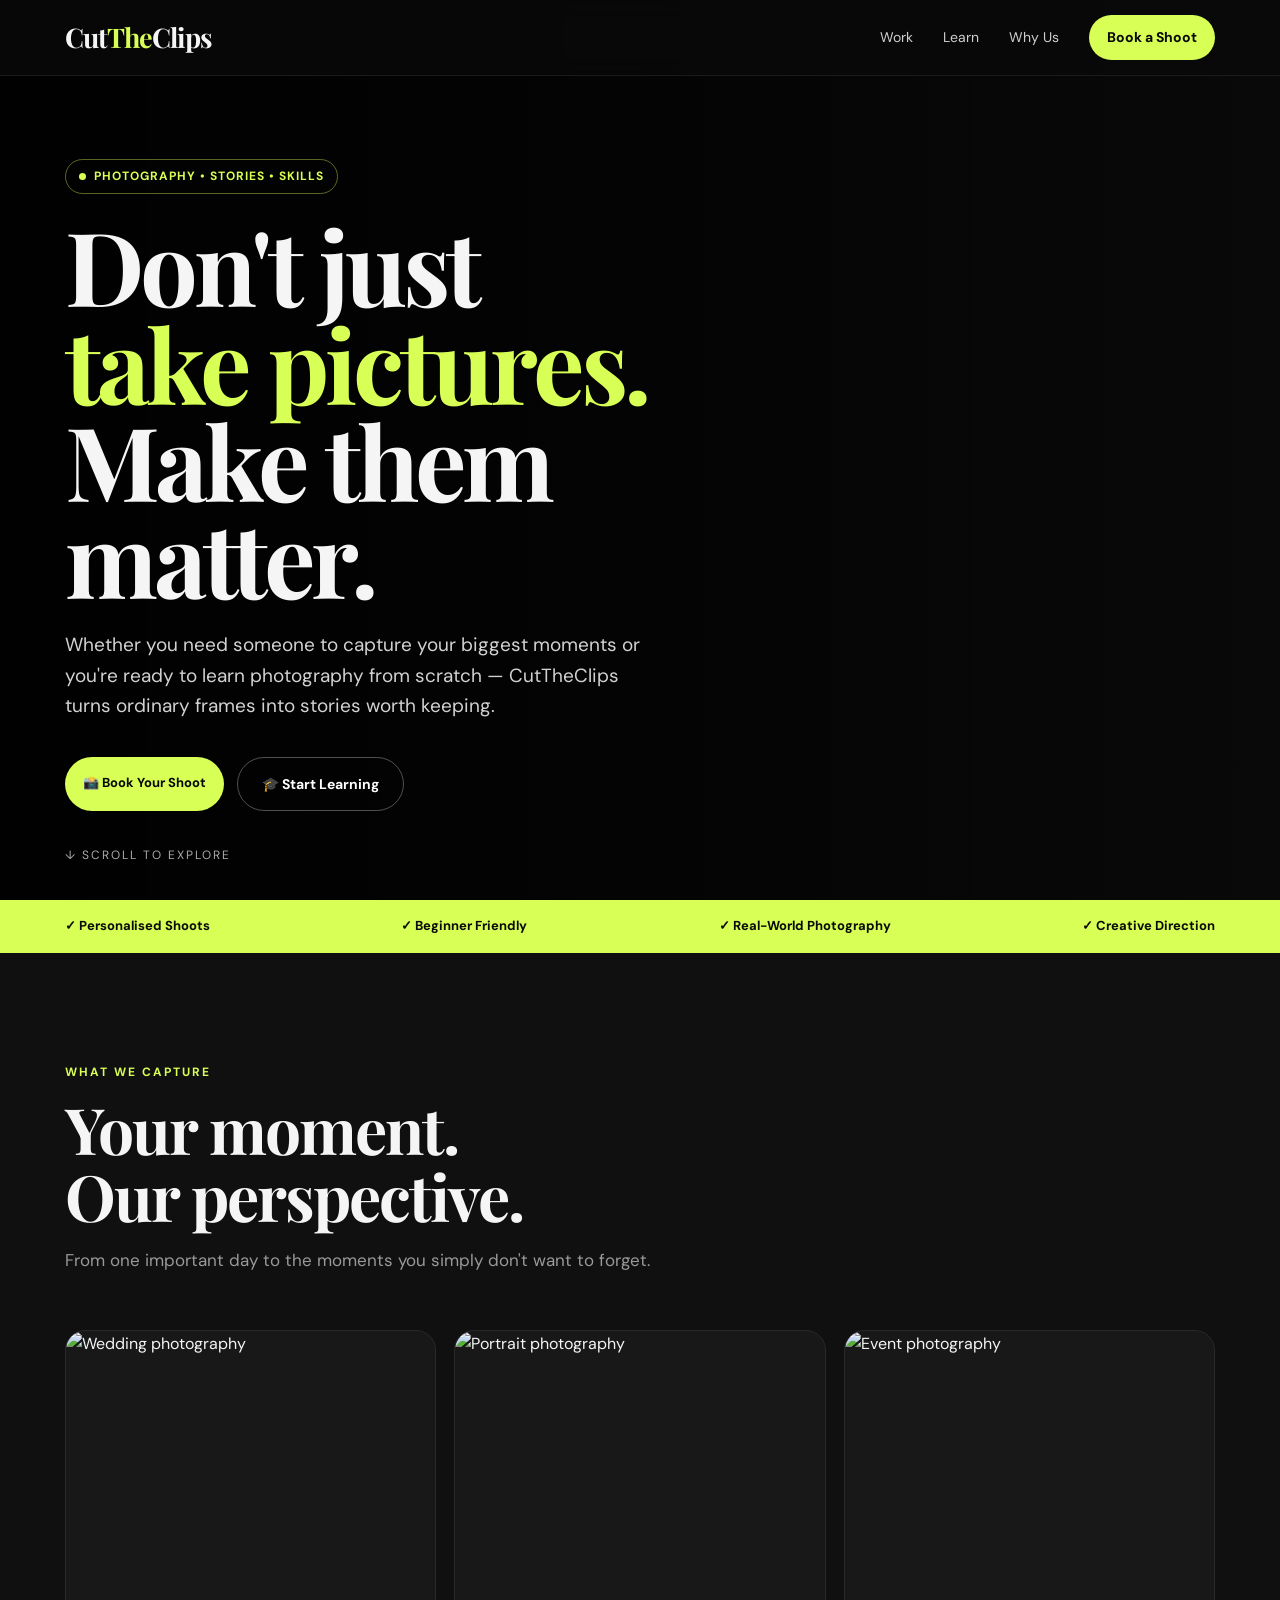
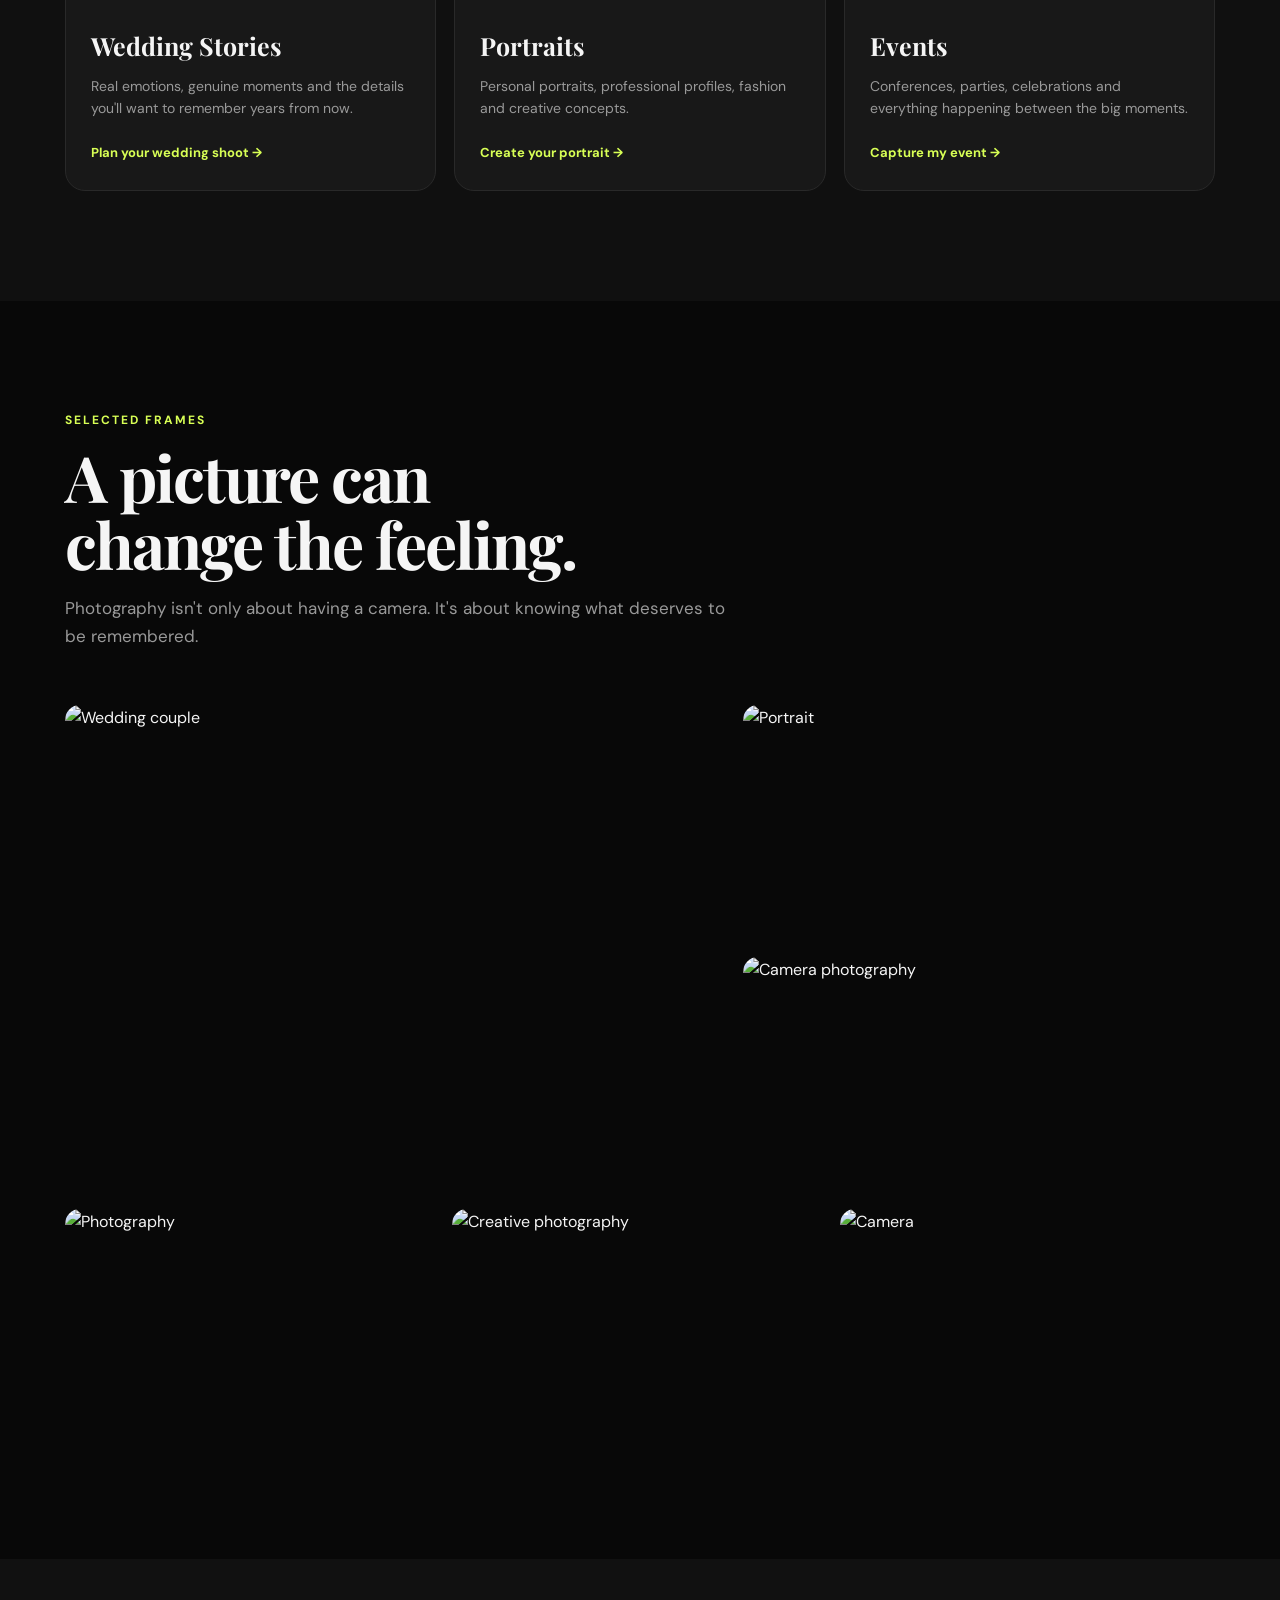
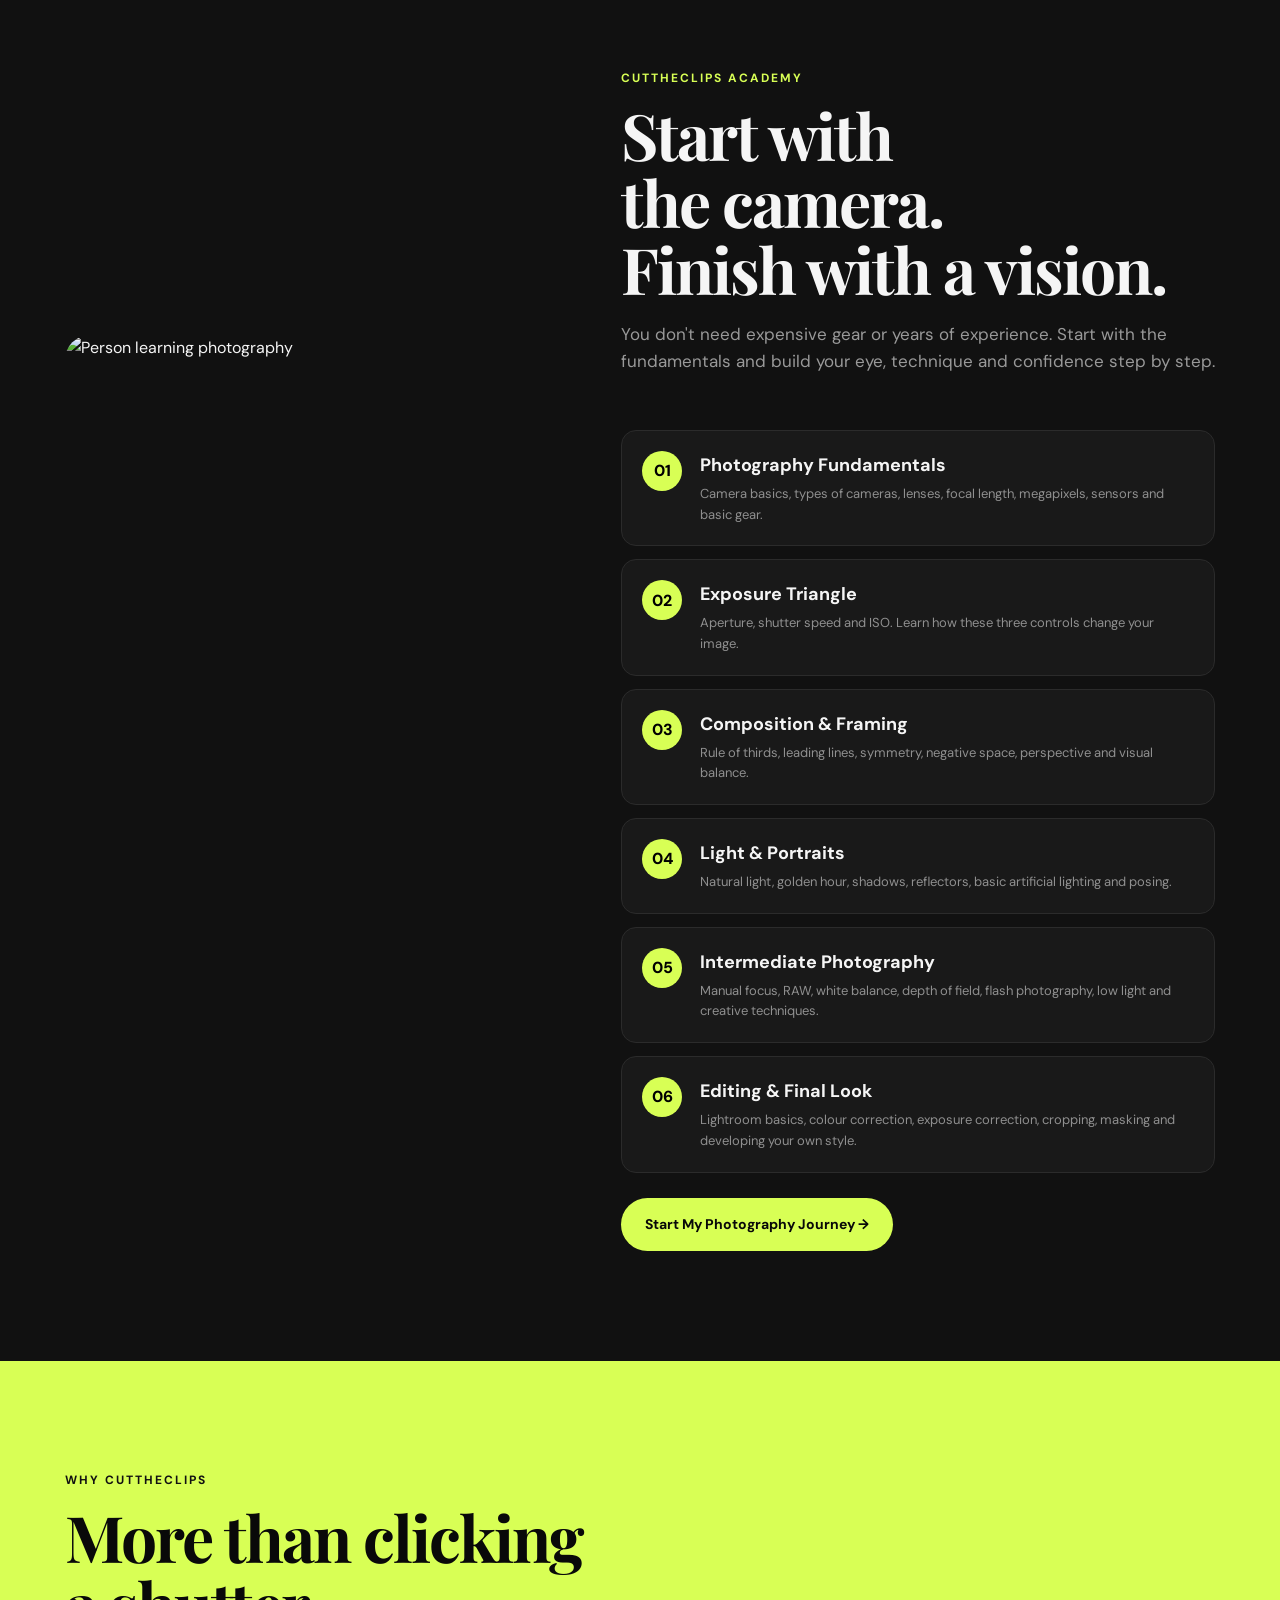
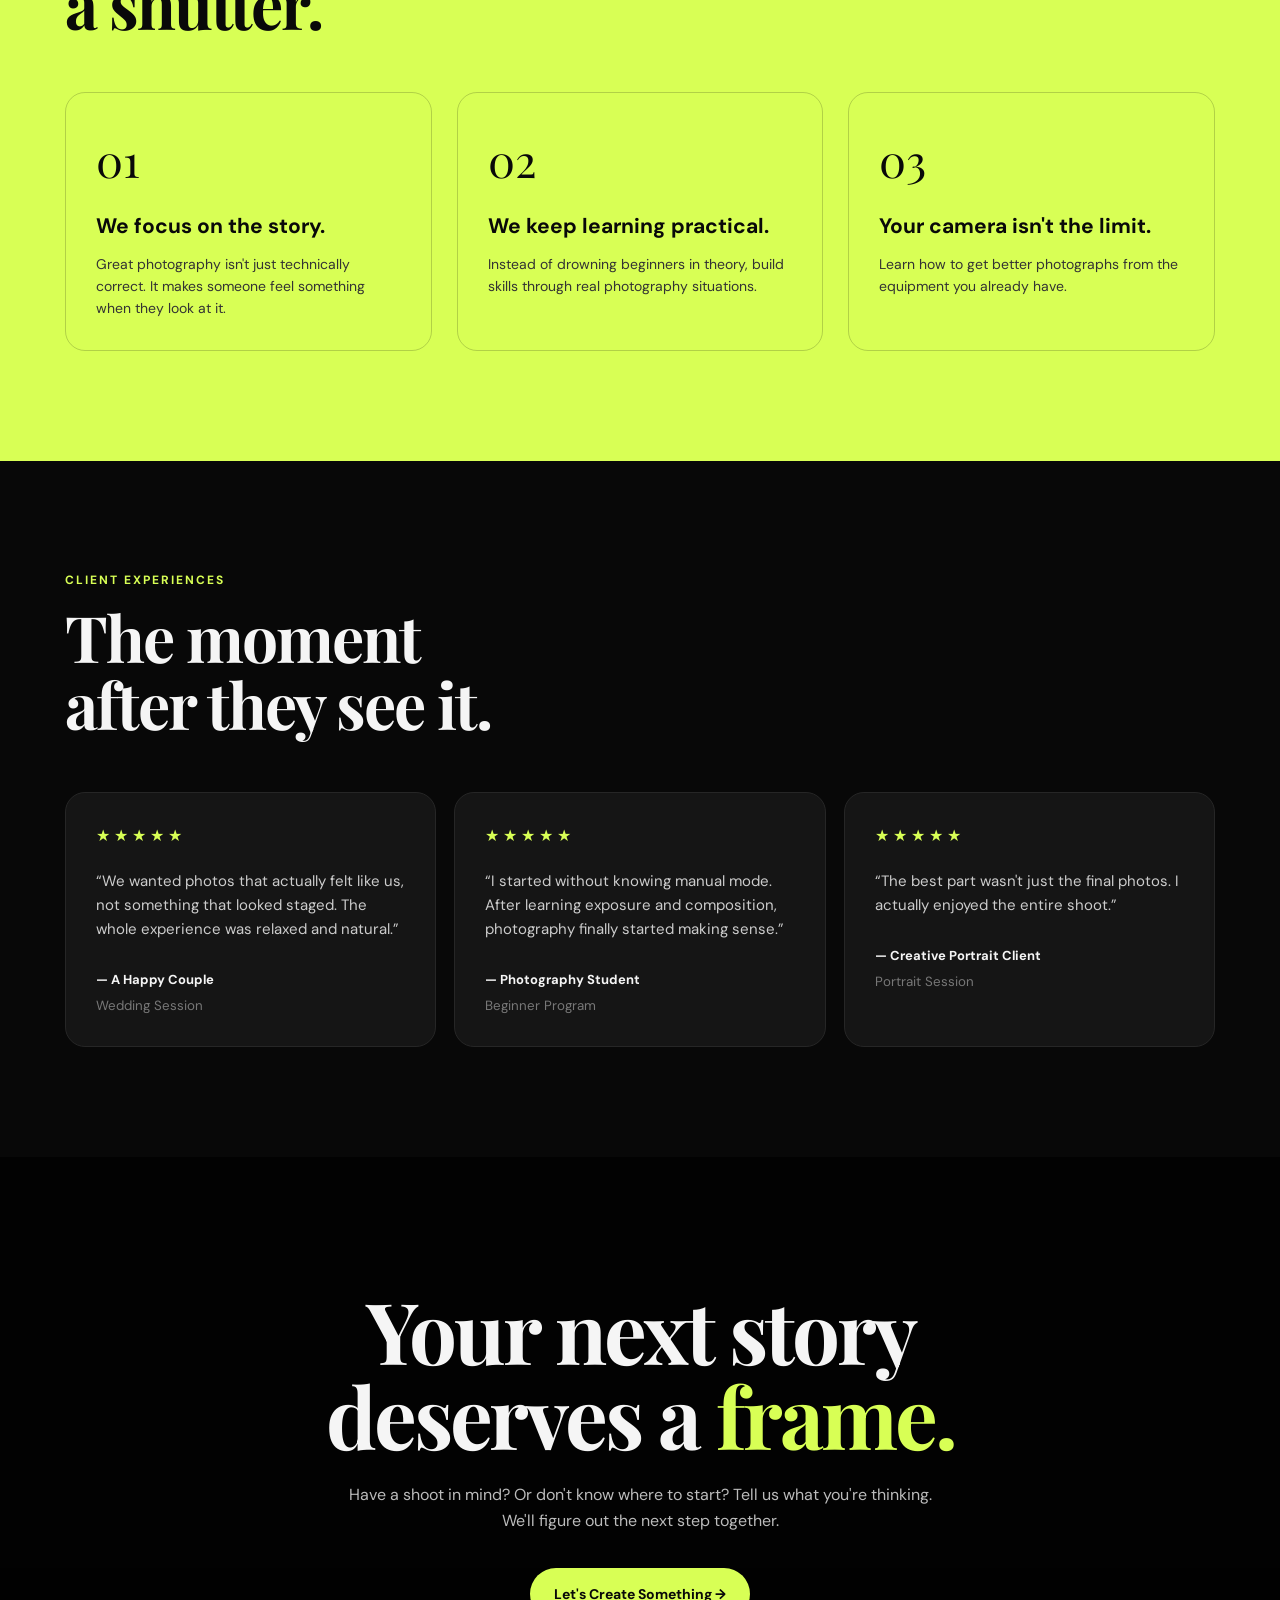
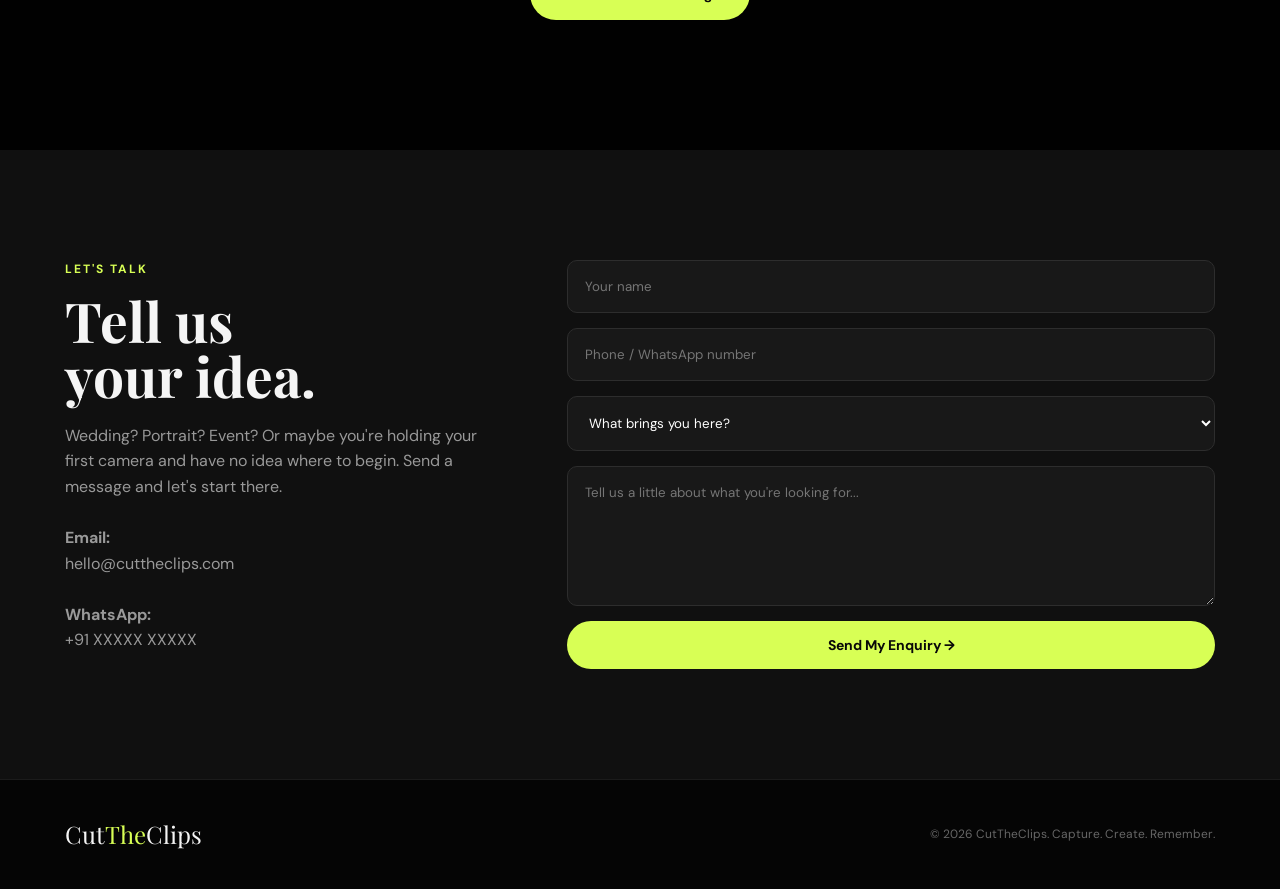
==== index.html @ 6bbd4637 "Add files via upload" ====
<!DOCTYPE html>
<html lang="en">
<head>
    <meta charset="UTF-8">
    <meta name="viewport" content="width=device-width, initial-scale=1.0">

    <title>CutTheClips | Capture. Create. Remember.</title>

    <meta name="description"
          content="CutTheClips — Photography services, creative shoots and photography learning from beginner to intermediate.">

    <!-- Google Fonts -->
    <link rel="preconnect" href="https://fonts.googleapis.com">
    <link rel="preconnect" href="https://fonts.gstatic.com" crossorigin>

    <link href="https://fonts.googleapis.com/css2?family=DM+Sans:wght@400;500;600;700&family=Playfair+Display:wght@500;600;700&display=swap"
          rel="stylesheet">

    <!-- CSS -->
    <link rel="stylesheet" href="style.css">
</head>

<body>

<!-- NAVIGATION -->

<nav>
    <div class="container nav-inner">

        <a href="#" class="logo">
            Cut<span>The</span>Clips
        </a>

        <div class="nav-links">
            <a href="#work">Work</a>
            <a href="#learn">Learn</a>
            <a href="#why">Why Us</a>
            <a href="#contact" class="nav-btn">Book a Shoot</a>
        </div>

    </div>
</nav>


<!-- HERO -->

<header class="hero">

    <div class="container">

        <div class="hero-content">

            <div class="eyebrow">
                Photography • Stories • Skills
            </div>

            <h1>
                Don't just<br>
                <span>take pictures.</span><br>
                Make them matter.
            </h1>

            <p class="hero-text">
                Whether you need someone to capture your biggest moments
                or you're ready to learn photography from scratch —
                CutTheClips turns ordinary frames into stories worth keeping.
            </p>

            <div class="hero-buttons">

                <a href="#contact" class="btn btn-primary book-btn">
                    📸 Book Your Shoot
                </a>

                <a href="#learn" class="btn btn-secondary">
                    🎓 Start Learning
                </a>

            </div>

        </div>

    </div>

    <div class="hero-bottom">
        <div class="container">
            <div class="scroll">
                ↓ Scroll to explore
            </div>
        </div>
    </div>

</header>


<!-- TRUST BAR -->

<div class="trust">

    <div class="container trust-inner">

        <div class="trust-item">
            ✓ Personalised Shoots
        </div>

        <div class="trust-item">
            ✓ Beginner Friendly
        </div>

        <div class="trust-item">
            ✓ Real-World Photography
        </div>

        <div class="trust-item">
            ✓ Creative Direction
        </div>

    </div>

</div>


<!-- SERVICES -->

<section class="services">

    <div class="container">

        <div class="section-heading">

            <div class="section-label">
                What we capture
            </div>

            <h2>
                Your moment.<br>
                Our perspective.
            </h2>

            <p>
                From one important day to the moments you simply
                don't want to forget.
            </p>

        </div>


        <div class="service-grid">

            <div class="service-card">

                <img
                    class="service-img"
                    src="https://images.unsplash.com/photo-1519741497674-611481863552?auto=format&fit=crop&w=1000&q=85"
                    alt="Wedding photography">

                <div class="service-body">

                    <h3>Wedding Stories</h3>

                    <p>
                        Real emotions, genuine moments and the details
                        you'll want to remember years from now.
                    </p>

                    <a href="#contact" class="service-link">
                        Plan your wedding shoot →
                    </a>

                </div>

            </div>


            <div class="service-card">

                <img
                    class="service-img"
                    src="https://images.unsplash.com/photo-1534528741775-53994a69daeb?auto=format&fit=crop&w=1000&q=85"
                    alt="Portrait photography">

                <div class="service-body">

                    <h3>Portraits</h3>

                    <p>
                        Personal portraits, professional profiles,
                        fashion and creative concepts.
                    </p>

                    <a href="#contact" class="service-link">
                        Create your portrait →
                    </a>

                </div>

            </div>


            <div class="service-card">

                <img
                    class="service-img"
                    src="https://images.unsplash.com/photo-1492684223066-81342ee5ff30?auto=format&fit=crop&w=1000&q=85"
                    alt="Event photography">

                <div class="service-body">

                    <h3>Events</h3>

                    <p>
                        Conferences, parties, celebrations and
                        everything happening between the big moments.
                    </p>

                    <a href="#contact" class="service-link">
                        Capture my event →
                    </a>

                </div>

            </div>

        </div>

    </div>

</section>


<!-- PORTFOLIO -->

<section class="portfolio" id="work">

    <div class="container">

        <div class="section-heading">

            <div class="section-label">
                Selected frames
            </div>

            <h2>
                A picture can<br>
                change the feeling.
            </h2>

            <p>
                Photography isn't only about having a camera.
                It's about knowing what deserves to be remembered.
            </p>

        </div>


        <div class="portfolio-grid">

            <div class="portfolio-item">

                <img
                    src="https://images.unsplash.com/photo-1511285560929-80b456fea0bc?auto=format&fit=crop&w=1400&q=90"
                    alt="Wedding couple">

                <div class="photo-overlay">
                    <span>Love Stories</span>
                </div>

            </div>


            <div class="portfolio-item">

                <img
                    src="https://images.unsplash.com/photo-1524250502761-1ac6f2e30d43?auto=format&fit=crop&w=1000&q=85"
                    alt="Portrait">

                <div class="photo-overlay">
                    <span>Portraits</span>
                </div>

            </div>


            <div class="portfolio-item">

                <img
                    src="https://images.unsplash.com/photo-1504150558240-0b4fd8946624?auto=format&fit=crop&w=1000&q=85"
                    alt="Camera photography">

                <div class="photo-overlay">
                    <span>Behind The Lens</span>
                </div>

            </div>


            <div class="portfolio-item">

                <img
                    src="https://images.unsplash.com/photo-1452780212940-6f5c0d14d848?auto=format&fit=crop&w=1000&q=85"
                    alt="Photography">

                <div class="photo-overlay">
                    <span>Street</span>
                </div>

            </div>


            <div class="portfolio-item">

                <img
                    src="https://images.unsplash.com/photo-1497366754035-f200968a6e72?auto=format&fit=crop&w=1000&q=85"
                    alt="Creative photography">

                <div class="photo-overlay">
                    <span>Creative</span>
                </div>

            </div>


            <div class="portfolio-item">

                <img
                    src="https://images.unsplash.com/photo-1542038784456-1ea8e935640e?auto=format&fit=crop&w=1000&q=85"
                    alt="Camera">

                <div class="photo-overlay">
                    <span>The Craft</span>
                </div>

            </div>

        </div>

    </div>

</section>


<!-- LEARNING -->

<section class="learn" id="learn">

    <div class="container">

        <div class="learning-layout">

            <div class="learn-image">

                <img
                    src="https://images.unsplash.com/photo-1452780212940-6f5c0d14d848?auto=format&fit=crop&w=1200&q=90"
                    alt="Person learning photography">

            </div>


            <div>

                <div class="section-heading">

                    <div class="section-label">
                        CutTheClips Academy
                    </div>

                    <h2>
                        Start with<br>
                        the camera.<br>
                        Finish with a vision.
                    </h2>

                    <p>
                        You don't need expensive gear or years of experience.
                        Start with the fundamentals and build your eye,
                        technique and confidence step by step.
                    </p>

                </div>


                <div class="course-path">

                    <div class="level">

                        <div class="number">01</div>

                        <div>
                            <h3>Photography Fundamentals</h3>

                            <p>
                                Camera basics, types of cameras,
                                lenses, focal length, megapixels,
                                sensors and basic gear.
                            </p>
                        </div>

                    </div>


                    <div class="level">

                        <div class="number">02</div>

                        <div>
                            <h3>Exposure Triangle</h3>

                            <p>
                                Aperture, shutter speed and ISO.
                                Learn how these three controls
                                change your image.
                            </p>
                        </div>

                    </div>


                    <div class="level">

                        <div class="number">03</div>

                        <div>
                            <h3>Composition & Framing</h3>

                            <p>
                                Rule of thirds, leading lines,
                                symmetry, negative space,
                                perspective and visual balance.
                            </p>
                        </div>

                    </div>


                    <div class="level">

                        <div class="number">04</div>

                        <div>
                            <h3>Light & Portraits</h3>

                            <p>
                                Natural light, golden hour,
                                shadows, reflectors, basic
                                artificial lighting and posing.
                            </p>
                        </div>

                    </div>


                    <div class="level">

                        <div class="number">05</div>

                        <div>
                            <h3>Intermediate Photography</h3>

                            <p>
                                Manual focus, RAW, white balance,
                                depth of field, flash photography,
                                low light and creative techniques.
                            </p>
                        </div>

                    </div>


                    <div class="level">

                        <div class="number">06</div>

                        <div>
                            <h3>Editing & Final Look</h3>

                            <p>
                                Lightroom basics, colour correction,
                                exposure correction, cropping,
                                masking and developing your own style.
                            </p>
                        </div>

                    </div>

                </div>

                <br>

                <a href="#contact" class="btn btn-primary">
                    Start My Photography Journey →
                </a>

            </div>

        </div>

    </div>

</section>


<!-- WHY CUTTHECLIPS -->

<section class="why" id="why">

    <div class="container">

        <div class="section-heading">

            <div class="section-label">
                Why CutTheClips
            </div>

            <h2>
                More than clicking<br>
                a shutter.
            </h2>

        </div>


        <div class="why-grid">

            <div class="why-card">

                <div class="why-number">01</div>

                <h3>We focus on the story.</h3>

                <p>
                    Great photography isn't just technically correct.
                    It makes someone feel something when they look at it.
                </p>

            </div>


            <div class="why-card">

                <div class="why-number">02</div>

                <h3>We keep learning practical.</h3>

                <p>
                    Instead of drowning beginners in theory,
                    build skills through real photography situations.
                </p>

            </div>


            <div class="why-card">

                <div class="why-number">03</div>

                <h3>Your camera isn't the limit.</h3>

                <p>
                    Learn how to get better photographs from the
                    equipment you already have.
                </p>

            </div>

        </div>

    </div>

</section>


<!-- REVIEWS -->

<section class="reviews">

    <div class="container">

        <div class="section-heading">

            <div class="section-label">
                Client experiences
            </div>

            <h2>
                The moment<br>
                after they see it.
            </h2>

        </div>


        <div class="review-grid">

            <div class="review">

                <div class="stars">★★★★★</div>

                <p>
                    “We wanted photos that actually felt like us,
                    not something that looked staged. The whole
                    experience was relaxed and natural.”
                </p>

                <strong>— A Happy Couple</strong>
                <small>Wedding Session</small>

            </div>


            <div class="review">

                <div class="stars">★★★★★</div>

                <p>
                    “I started without knowing manual mode.
                    After learning exposure and composition,
                    photography finally started making sense.”
                </p>

                <strong>— Photography Student</strong>
                <small>Beginner Program</small>

            </div>


            <div class="review">

                <div class="stars">★★★★★</div>

                <p>
                    “The best part wasn't just the final photos.
                    I actually enjoyed the entire shoot.”
                </p>

                <strong>— Creative Portrait Client</strong>
                <small>Portrait Session</small>

            </div>

        </div>

    </div>

</section>


<!-- CTA -->

<section class="cta">

    <div class="container">

        <h2>
            Your next story<br>
            deserves a <span>frame.</span>
        </h2>

        <p>
            Have a shoot in mind? Or don't know where to start?
            Tell us what you're thinking. We'll figure out the next step together.
        </p>

        <a href="#contact" class="btn btn-primary">
            Let's Create Something →
        </a>

    </div>

</section>


<!-- CONTACT -->

<section class="contact" id="contact">

    <div class="container">

        <div class="contact-grid">

            <div class="contact-info">

                <div class="section-label">
                    Let's talk
                </div>

                <h2>
                    Tell us<br>
                    your idea.
                </h2>

                <p>
                    Wedding? Portrait? Event?
                    Or maybe you're holding your first camera
                    and have no idea where to begin.

                    Send a message and let's start there.
                </p>

                <br>

                <p>
                    <strong>Email:</strong><br>
                    hello@cuttheclips.com
                </p>

                <br>

                <p>
                    <strong>WhatsApp:</strong><br>
                    +91 XXXXX XXXXX
                </p>

            </div>


            <!-- CONTACT FORM -->

            <form class="contact-form"
                  action="https://formsubmit.co/your@email.com"
                  method="POST">

                <input
                    type="hidden"
                    name="_subject"
                    value="New CutTheClips Website Enquiry">

                <input
                    type="hidden"
                    name="_captcha"
                    value="false">

                <input
                    type="text"
                    name="name"
                    placeholder="Your name"
                    required>

                <input
                    type="tel"
                    name="phone"
                    placeholder="Phone / WhatsApp number"
                    required>

                <select name="interest" required>

                    <option value="">
                        What brings you here?
                    </option>

                    <option value="Photography Booking">
                        I want to book a photographer
                    </option>

                    <option value="Photography Learning">
                        I want to learn photography
                    </option>

                    <option value="Event">
                        I need event photography
                    </option>

                    <option value="Wedding">
                        I need wedding photography
                    </option>

                    <option value="Portrait">
                        I need a portrait session
                    </option>

                    <option value="Other">
                        Something else
                    </option>

                </select>


                <textarea
                    name="message"
                    placeholder="Tell us a little about what you're looking for..."
                    required></textarea>


                <button
                    type="submit"
                    class="btn btn-primary submit-btn">

                    Send My Enquiry →

                </button>

            </form>

        </div>

    </div>

</section>


<!-- FOOTER -->

<footer>

    <div class="container footer-inner">

        <div class="footer-logo">
            Cut<span>The</span>Clips
        </div>

        <p>
            © 2026 CutTheClips. Capture. Create. Remember.
        </p>

    </div>

</footer>

</body>
</html>
---- style.css ----
/* =========================
   GLOBAL
========================= */

* {
    margin: 0;
    padding: 0;
    box-sizing: border-box;
}

html {
    scroll-behavior: smooth;
}

body {
    font-family: "DM Sans", sans-serif;
    background: #0b0b0b;
    color: #f5f5f5;
    line-height: 1.6;
}

img {
    width: 100%;
    display: block;
}

a {
    text-decoration: none;
    color: inherit;
}

.container {
    width: min(1150px, 92%);
    margin: auto;
}


/* =========================
   NAVIGATION
========================= */

nav {
    position: fixed;
    top: 0;
    left: 0;
    width: 100%;
    z-index: 1000;

    background: rgba(10, 10, 10, 0.72);
    backdrop-filter: blur(15px);

    border-bottom: 1px solid rgba(255,255,255,0.08);
}

.nav-inner {
    height: 75px;

    display: flex;
    align-items: center;
    justify-content: space-between;
}

.logo {
    font-family: "Playfair Display", serif;
    font-size: 27px;
    font-weight: 700;
    letter-spacing: -1px;
}

.logo span {
    color: #d8ff55;
}

.nav-links {
    display: flex;
    gap: 30px;
    align-items: center;
}

.nav-links a {
    font-size: 14px;
    color: #cfcfcf;
    transition: 0.3s;
}

.nav-links a:hover {
    color: white;
}

.nav-btn {
    padding: 11px 18px;
    background: #d8ff55;
    color: #080808 !important;
    border-radius: 30px;
    font-weight: 700;
}


/* =========================
   HERO
========================= */

.hero {
    min-height: 100vh;

    display: flex;
    align-items: center;

    position: relative;

    background:
        linear-gradient(
            90deg,
            rgba(0,0,0,0.92) 0%,
            rgba(0,0,0,0.72) 40%,
            rgba(0,0,0,0.2) 100%
        ),
        url("https://images.unsplash.com/photo-1516035069371-29a1b244cc32?auto=format&fit=crop&w=2000&q=90");

    background-size: cover;
    background-position: center;
}

.hero-content {
    max-width: 720px;
    padding-top: 70px;
}

.eyebrow {
    display: inline-flex;
    align-items: center;
    gap: 8px;

    padding: 7px 13px;
    margin-bottom: 22px;

    border: 1px solid rgba(216,255,85,0.4);
    border-radius: 30px;

    color: #d8ff55;
    font-size: 12px;
    font-weight: 700;
    letter-spacing: 1px;
    text-transform: uppercase;
}

.eyebrow::before {
    content: "";
    width: 7px;
    height: 7px;
    background: #d8ff55;
    border-radius: 50%;
}

.hero h1 {
    font-family: "Playfair Display", serif;
    font-size: clamp(55px, 8vw, 105px);
    line-height: 0.95;
    letter-spacing: -4px;
    margin-bottom: 25px;
}

.hero h1 span {
    color: #d8ff55;
}

.hero-text {
    max-width: 580px;
    font-size: 19px;
    color: #d2d2d2;
    margin-bottom: 35px;
}

.hero-buttons {
    display: flex;
    gap: 13px;
    flex-wrap: wrap;
}

.btn {
    display: inline-flex;
    align-items: center;
    justify-content: center;

    padding: 15px 24px;

    border-radius: 40px;

    font-weight: 700;
    font-size: 14px;

    transition: 0.3s;
}

.btn-primary {
    background: #d8ff55;
    color: #080808;
}

.btn-primary:hover {
    transform: translateY(-3px);
    box-shadow: 0 12px 30px rgba(216,255,85,0.2);
}

.btn-secondary {
    border: 1px solid rgba(255,255,255,0.3);
    color: white;
}

.btn-secondary:hover {
    background: white;
    color: black;
}


/* BOOK BUTTON SMALLER */

.book-btn {
    padding: 10px 18px;
    font-size: 13px;
}


.hero-bottom {
    position: absolute;
    bottom: 35px;
    left: 0;
    width: 100%;
}

.scroll {
    color: #aaa;
    font-size: 12px;
    letter-spacing: 2px;
    text-transform: uppercase;
}


/* =========================
   TRUST
========================= */

.trust {
    background: #d8ff55;
    color: #0a0a0a;
    padding: 16px 0;
}

.trust-inner {
    display: flex;
    justify-content: space-between;
    gap: 20px;
    flex-wrap: wrap;
}

.trust-item {
    font-size: 13px;
    font-weight: 700;
}


/* =========================
   SECTIONS
========================= */

section {
    padding: 110px 0;
}

.section-heading {
    max-width: 680px;
    margin-bottom: 55px;
}

.section-label {
    color: #d8ff55;
    font-size: 12px;
    font-weight: 700;
    letter-spacing: 2px;
    text-transform: uppercase;
    margin-bottom: 13px;
}

.section-heading h2 {
    font-family: "Playfair Display", serif;
    font-size: clamp(38px, 5vw, 65px);
    line-height: 1.05;
    letter-spacing: -2px;
    margin-bottom: 18px;
}

.section-heading p {
    color: #999;
    font-size: 17px;
}


/* =========================
   SERVICES
========================= */

.services {
    background: #101010;
}

.service-grid {
    display: grid;
    grid-template-columns: repeat(3, 1fr);
    gap: 18px;
}

.service-card {
    background: #181818;
    border: 1px solid #292929;
    border-radius: 20px;
    overflow: hidden;
    transition: 0.3s;
}

.service-card:hover {
    transform: translateY(-7px);
    border-color: #444;
}

.service-img {
    height: 270px;
    object-fit: cover;
}

.service-body {
    padding: 25px;
}

.service-body h3 {
    font-family: "Playfair Display", serif;
    font-size: 25px;
    margin-bottom: 9px;
}

.service-body p {
    color: #999;
    font-size: 14px;
    margin-bottom: 20px;
}

.service-link {
    color: #d8ff55;
    font-size: 13px;
    font-weight: 700;
}


/* =========================
   PORTFOLIO
========================= */

.portfolio {
    background: #080808;
}

.portfolio-grid {
    display: grid;
    grid-template-columns: repeat(12, 1fr);
    grid-auto-rows: 240px;
    gap: 12px;
}

.portfolio-item {
    overflow: hidden;
    border-radius: 15px;
    position: relative;
}

.portfolio-item img {
    height: 100%;
    object-fit: cover;
    transition: 0.6s;
}

.portfolio-item:hover img {
    transform: scale(1.07);
}

.portfolio-item:nth-child(1) {
    grid-column: span 7;
    grid-row: span 2;
}

.portfolio-item:nth-child(2),
.portfolio-item:nth-child(3) {
    grid-column: span 5;
}

.portfolio-item:nth-child(4),
.portfolio-item:nth-child(5),
.portfolio-item:nth-child(6) {
    grid-column: span 4;
}

.photo-overlay {
    position: absolute;
    inset: 0;

    display: flex;
    align-items: flex-end;

    padding: 22px;

    background: linear-gradient(
        transparent,
        rgba(0,0,0,0.75)
    );

    opacity: 0;
    transition: 0.3s;
}

.portfolio-item:hover .photo-overlay {
    opacity: 1;
}

.photo-overlay span {
    font-family: "Playfair Display", serif;
    font-size: 23px;
}


/* =========================
   LEARNING
========================= */

.learn {
    background: #111;
}

.learning-layout {
    display: grid;
    grid-template-columns: 0.9fr 1.1fr;
    gap: 70px;
    align-items: center;
}

.learn-image {
    border-radius: 25px;
    overflow: hidden;
}

.learn-image img {
    height: 650px;
    object-fit: cover;
}

.course-path {
    display: flex;
    flex-direction: column;
    gap: 13px;
}

.level {
    display: flex;
    gap: 18px;
    padding: 20px;

    background: #191919;
    border: 1px solid #2b2b2b;

    border-radius: 15px;

    transition: 0.3s;
}

.level:hover {
    border-color: #d8ff55;
}

.number {
    width: 40px;
    height: 40px;

    display: grid;
    place-items: center;

    flex-shrink: 0;

    background: #d8ff55;
    color: #000;

    border-radius: 50%;
    font-weight: 800;
}

.level h3 {
    font-size: 18px;
    margin-bottom: 4px;
}

.level p {
    color: #8f8f8f;
    font-size: 13px;
}


/* =========================
   WHY
========================= */

.why {
    background: #d8ff55;
    color: #090909;
}

.why .section-label {
    color: #111;
}

.why-grid {
    display: grid;
    grid-template-columns: repeat(3, 1fr);
    gap: 25px;
}

.why-card {
    padding: 30px;
    border: 1px solid rgba(0,0,0,0.18);
    border-radius: 20px;
}

.why-number {
    font-family: "Playfair Display", serif;
    font-size: 45px;
    margin-bottom: 15px;
}

.why-card h3 {
    font-size: 21px;
    margin-bottom: 9px;
}

.why-card p {
    font-size: 14px;
    color: #333;
}


/* =========================
   REVIEWS
========================= */

.reviews {
    background: #080808;
}

.review-grid {
    display: grid;
    grid-template-columns: repeat(3, 1fr);
    gap: 18px;
}

.review {
    background: #151515;
    padding: 30px;
    border-radius: 20px;
    border: 1px solid #262626;
}

.stars {
    color: #d8ff55;
    letter-spacing: 4px;
    margin-bottom: 20px;
}

.review p {
    color: #ccc;
    font-size: 15px;
    margin-bottom: 25px;
}

.review strong {
    font-size: 13px;
}

.review small {
    display: block;
    color: #777;
    margin-top: 3px;
}


/* =========================
   CTA
========================= */

.cta {
    padding: 130px 0;
    text-align: center;

    background:
        linear-gradient(
            rgba(0,0,0,0.78),
            rgba(0,0,0,0.9)
        ),
        url("https://images.unsplash.com/photo-1554048612-b6a482bc67e5?auto=format&fit=crop&w=2000&q=90");

    background-size: cover;
    background-position: center;
}

.cta h2 {
    font-family: "Playfair Display", serif;
    font-size: clamp(45px, 7vw, 85px);
    line-height: 1;
    letter-spacing: -3px;
    max-width: 850px;
    margin: 0 auto 25px;
}

.cta h2 span {
    color: #d8ff55;
}

.cta p {
    color: #bbb;
    max-width: 600px;
    margin: 0 auto 35px;
}


/* =========================
   CONTACT
========================= */

.contact {
    background: #101010;
}

.contact-grid {
    display: grid;
    grid-template-columns: 0.8fr 1.2fr;
    gap: 70px;
}

.contact-info h2 {
    font-family: "Playfair Display", serif;
    font-size: 55px;
    line-height: 1;
    margin-bottom: 20px;
}

.contact-info p {
    color: #999;
    max-width: 430px;
}

.contact-form {
    display: flex;
    flex-direction: column;
    gap: 15px;
}

.contact-form input,
.contact-form select,
.contact-form textarea {
    width: 100%;
    padding: 17px;

    background: #181818;
    border: 1px solid #2d2d2d;

    color: white;

    border-radius: 10px;
    outline: none;

    font-family: inherit;
}

.contact-form textarea {
    min-height: 140px;
    resize: vertical;
}

.contact-form input:focus,
.contact-form select:focus,
.contact-form textarea:focus {
    border-color: #d8ff55;
}

.submit-btn {
    border: none;
    cursor: pointer;
    font-family: inherit;
}


/* =========================
   FOOTER
========================= */

footer {
    background: #050505;
    padding: 35px 0;
    border-top: 1px solid #1b1b1b;
}

.footer-inner {
    display: flex;
    justify-content: space-between;
    align-items: center;
    gap: 20px;
    flex-wrap: wrap;
}

.footer-logo {
    font-family: "Playfair Display", serif;
    font-size: 24px;
}

.footer-logo span {
    color: #d8ff55;
}

footer p {
    color: #666;
    font-size: 12px;
}


/* =========================
   TABLET
========================= */

@media (max-width: 850px) {

    .nav-links {
        display: none;
    }

    .service-grid,
    .why-grid,
    .review-grid {
        grid-template-columns: 1fr;
    }

    .learning-layout,
    .contact-grid {
        grid-template-columns: 1fr;
    }

    .learn-image img {
        height: 450px;
    }

    .portfolio-grid {
        grid-template-columns: 1fr 1fr;
        grid-auto-rows: 200px;
    }

    .portfolio-item:nth-child(n) {
        grid-column: span 1;
        grid-row: span 1;
    }

    .portfolio-item:first-child {
        grid-column: span 2;
    }

    .photo-overlay {
        opacity: 1;
    }

    .hero h1 {
        letter-spacing: -2px;
    }

    .contact-info h2 {
        font-size: 45px;
    }
}


/* =========================
   MOBILE
========================= */

@media (max-width: 500px) {

    section {
        padding: 80px 0;
    }

    .hero {
        min-height: 90vh;
    }

    .hero h1 {
        font-size: 55px;
    }

    .hero-text {
        font-size: 16px;
    }

    .hero-buttons {
        flex-direction: column;
        align-items: stretch;
    }

    .btn {
        width: 100%;
    }

    .portfolio-grid {
        grid-template-columns: 1fr;
    }

    .portfolio-item:first-child {
        grid-column: span 1;
    }

    .trust-inner {
        flex-direction: column;
        gap: 7px;
    }
}
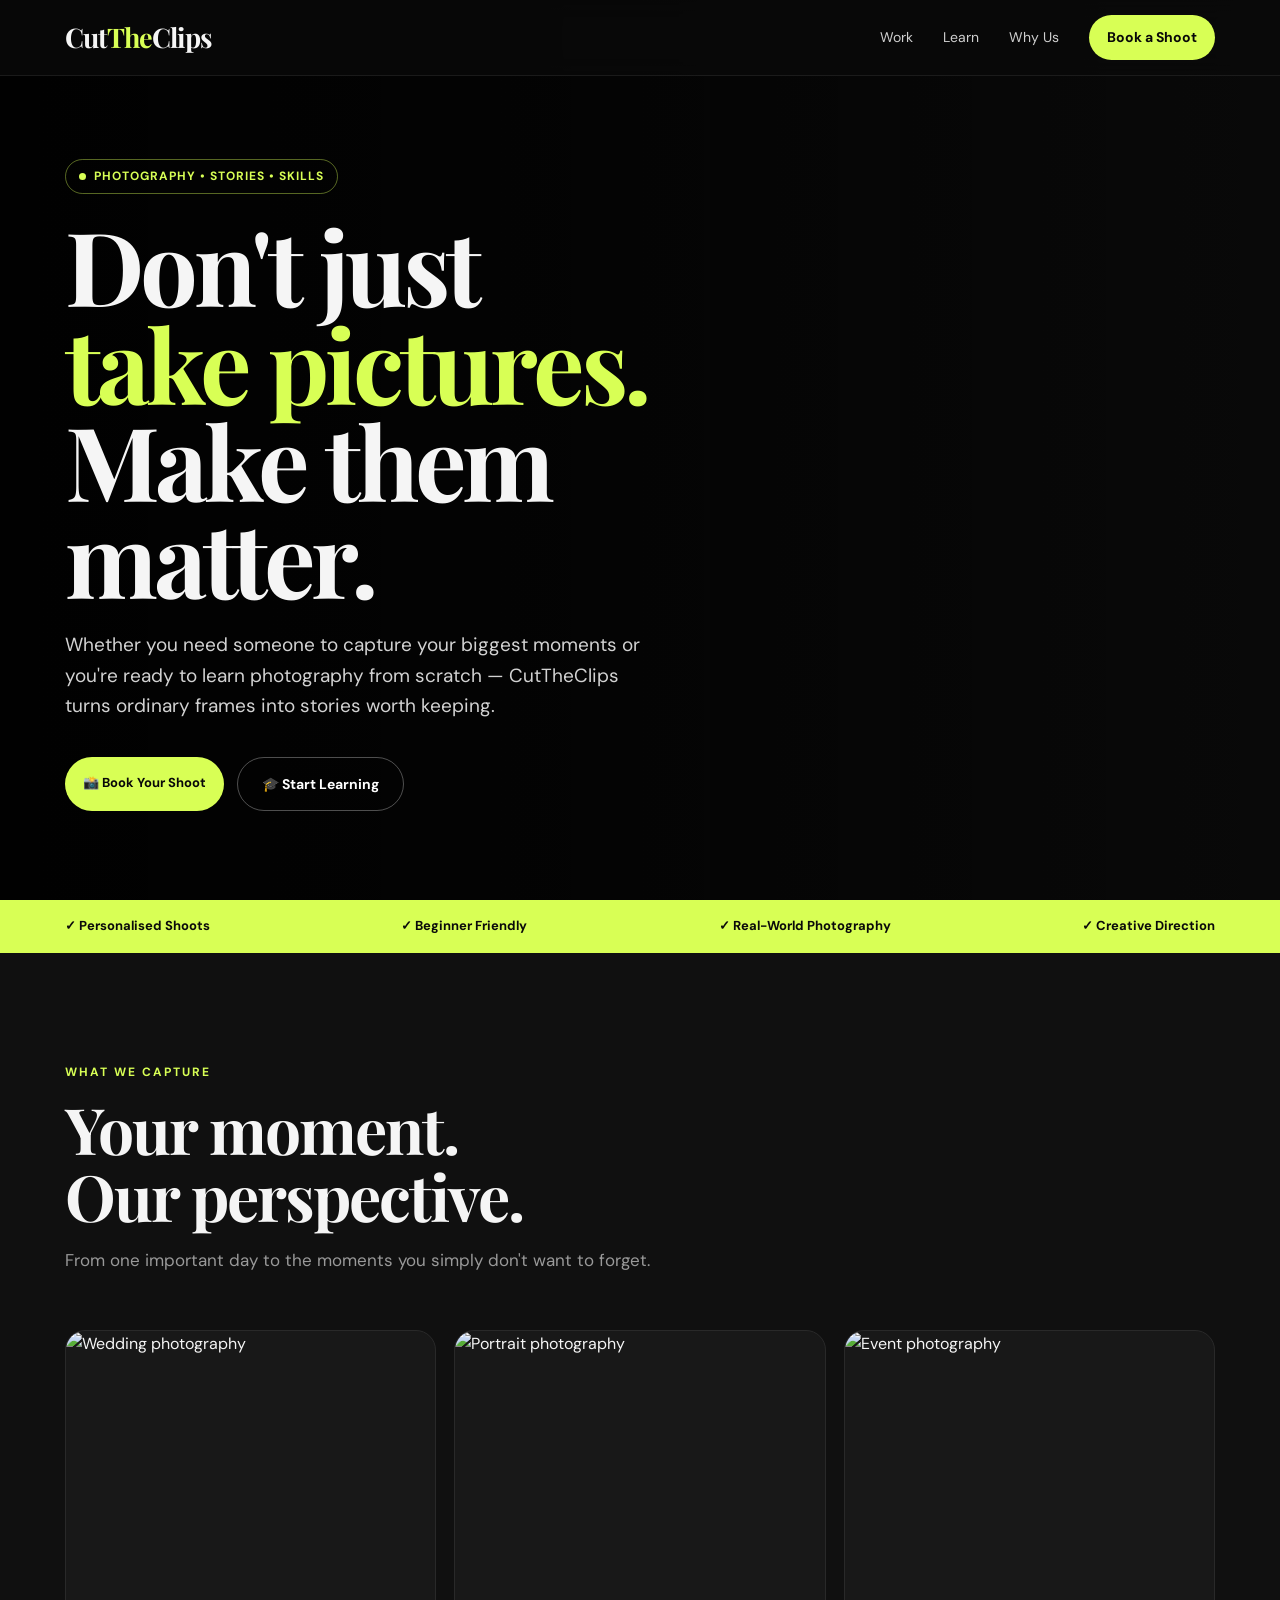
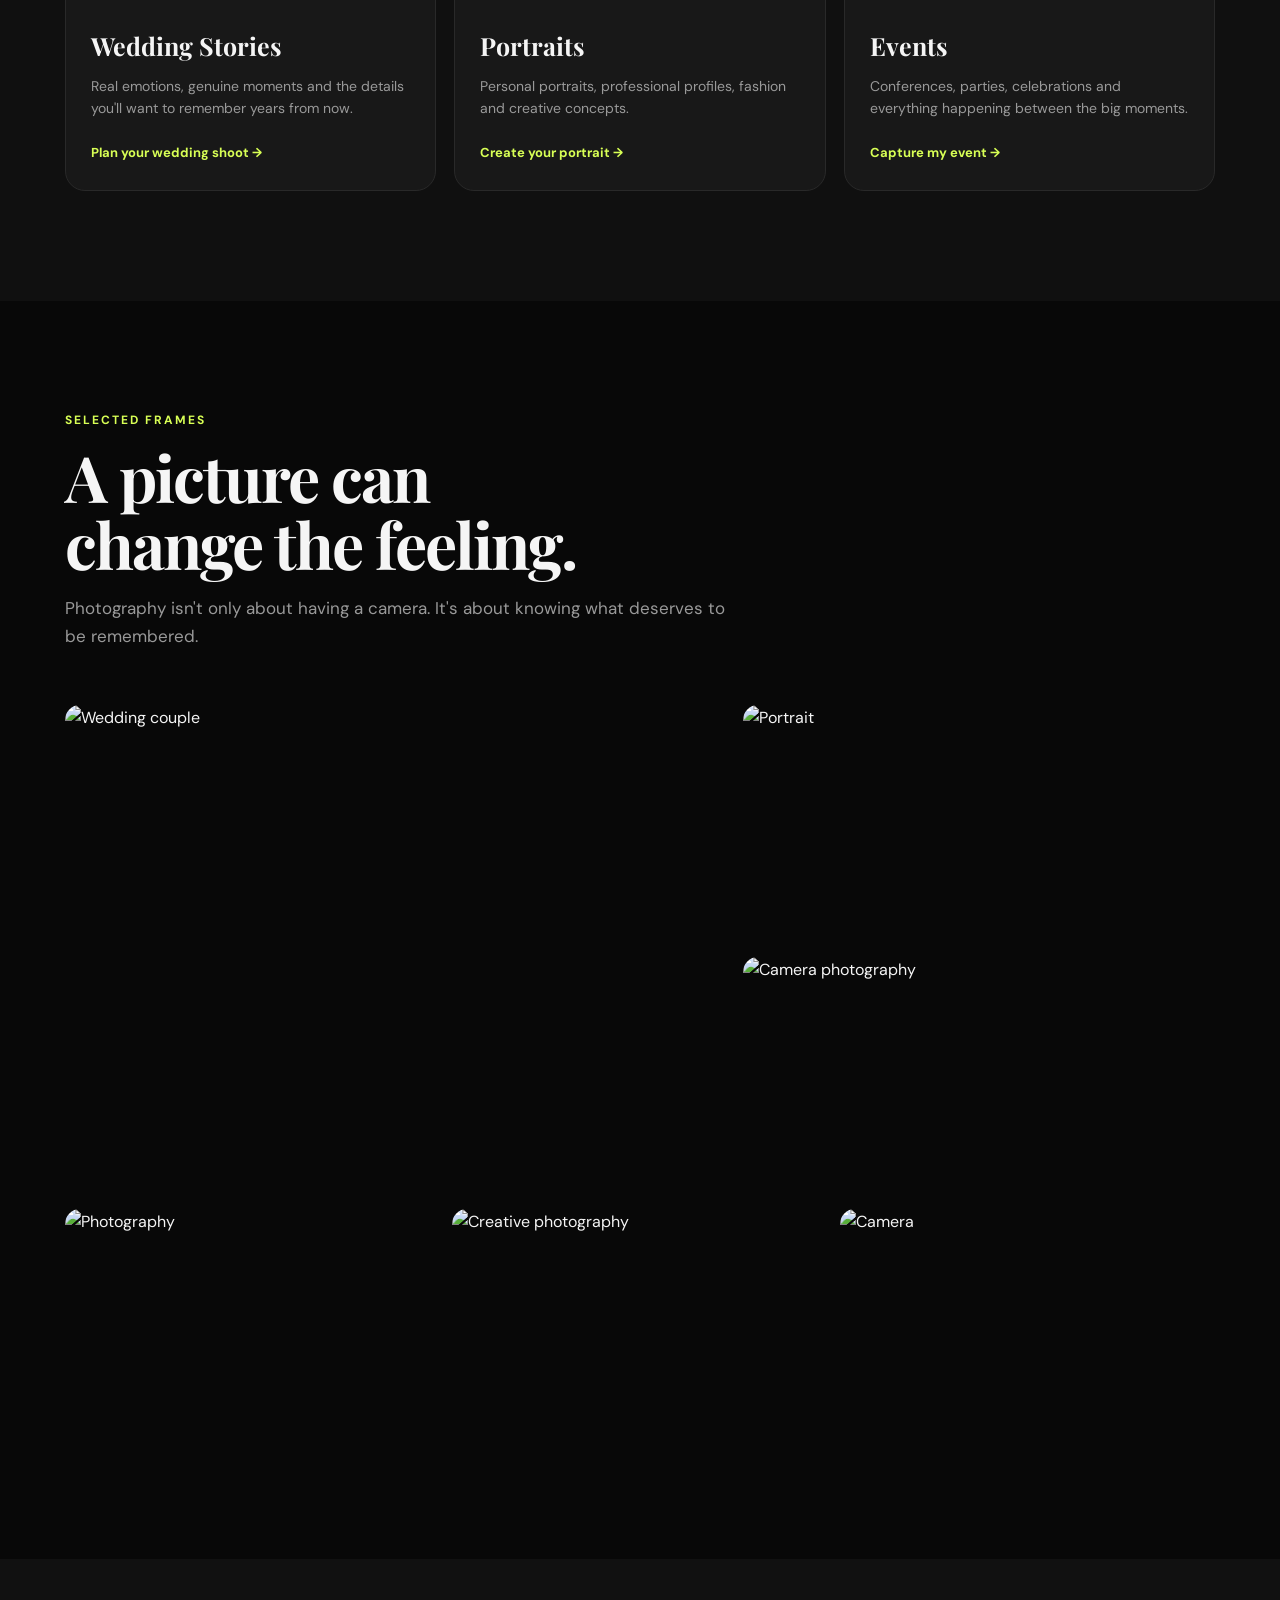
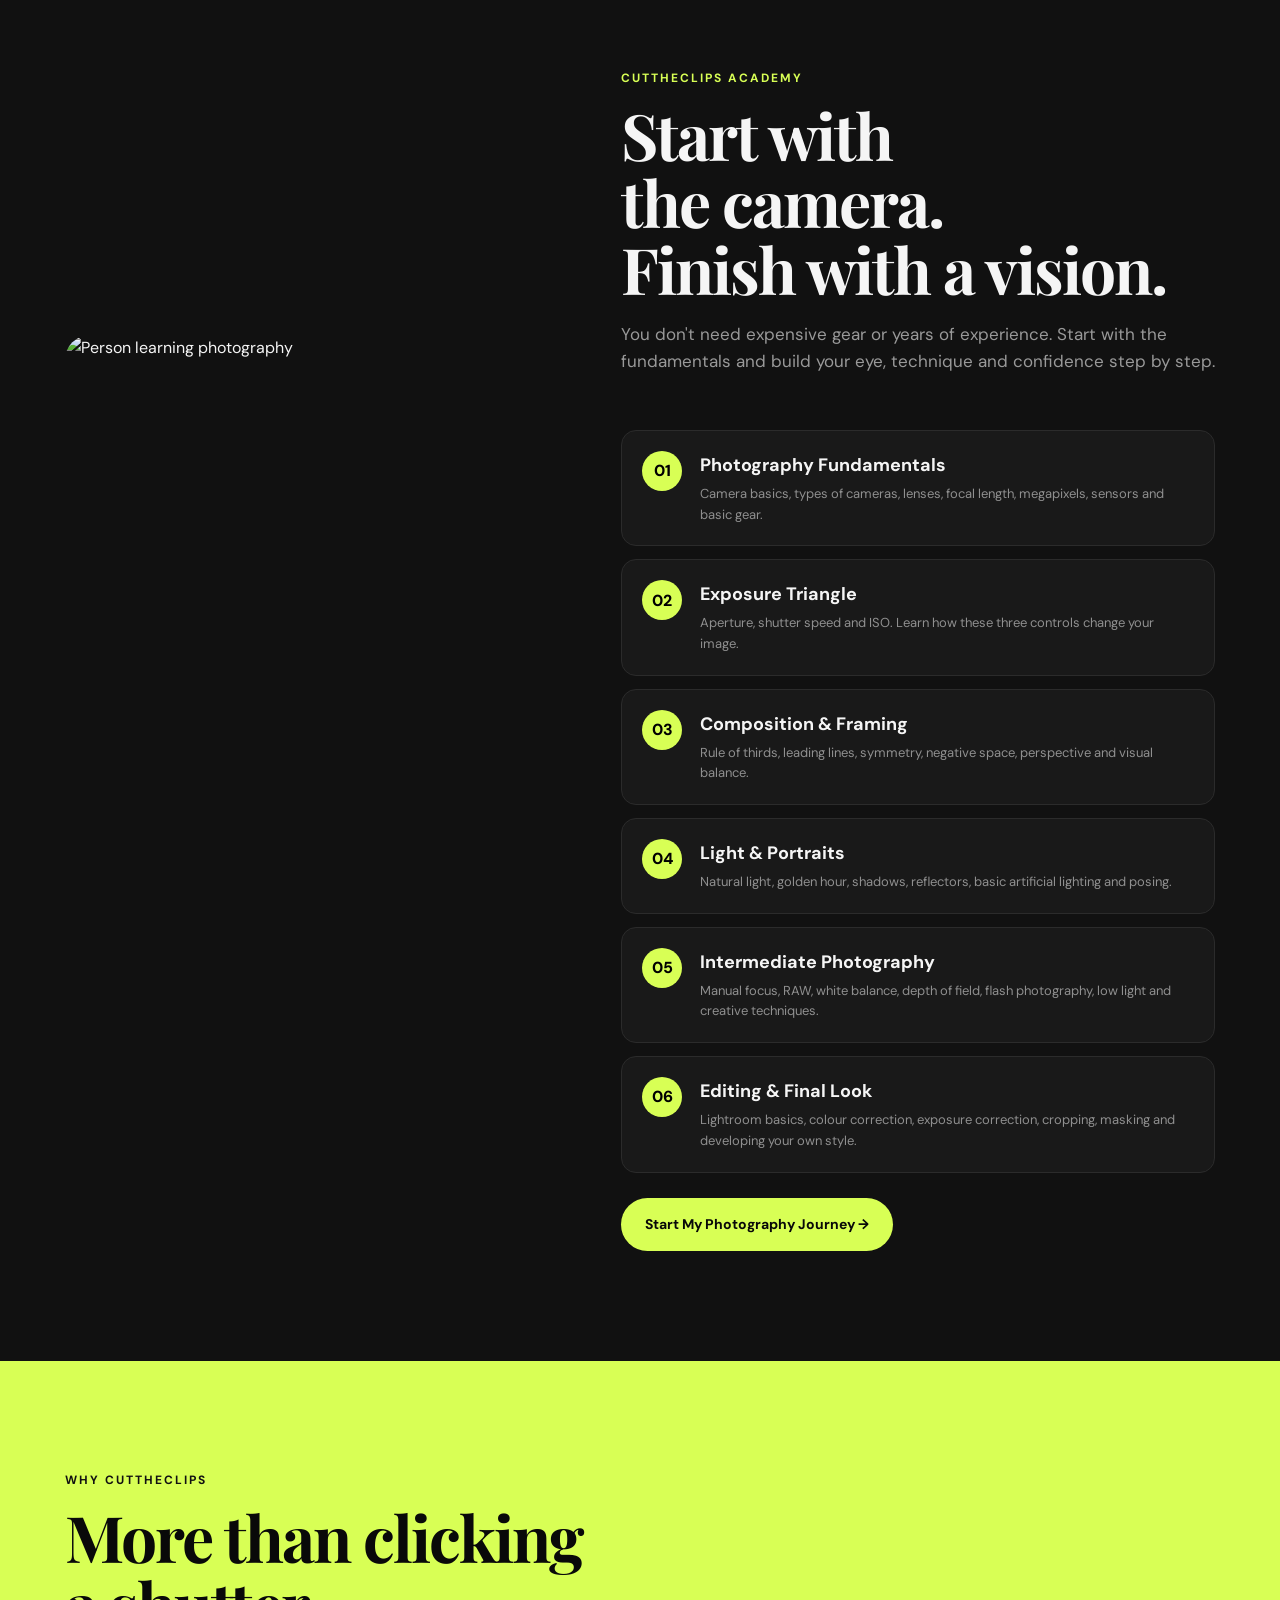
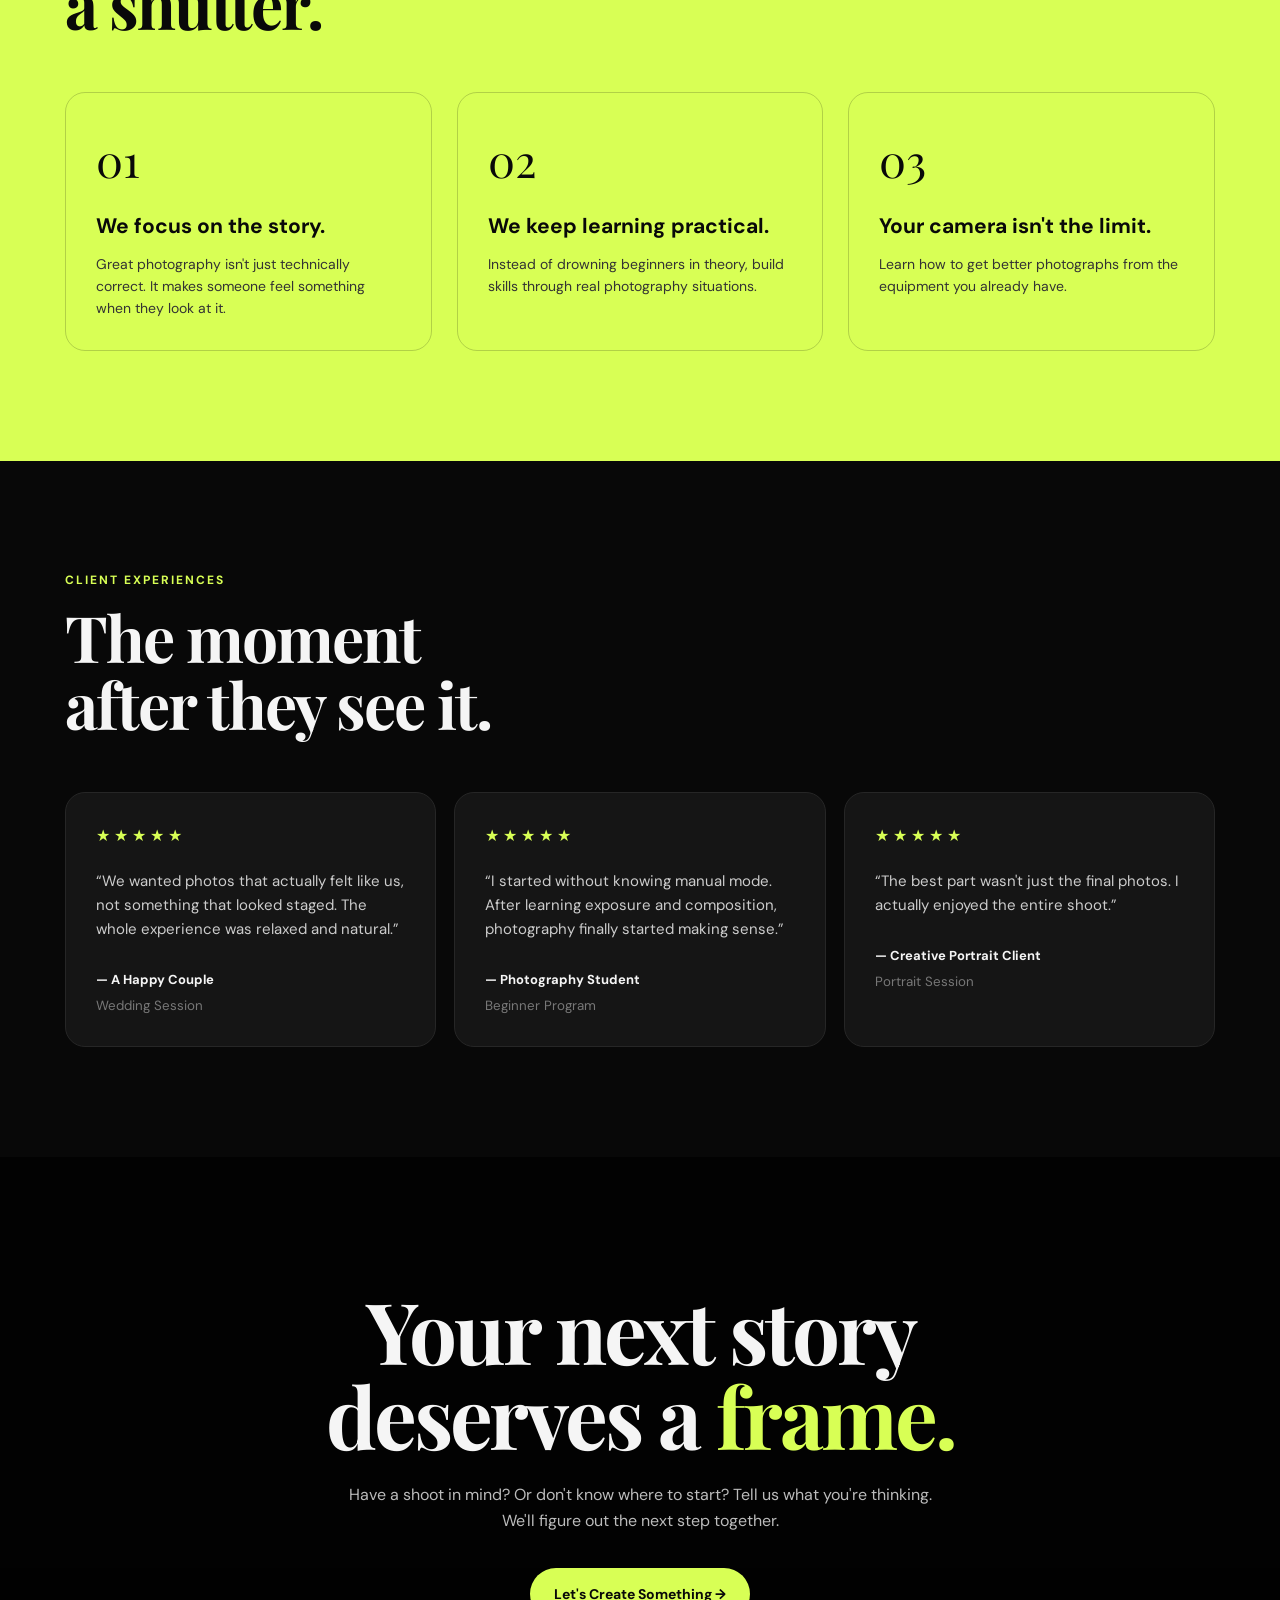
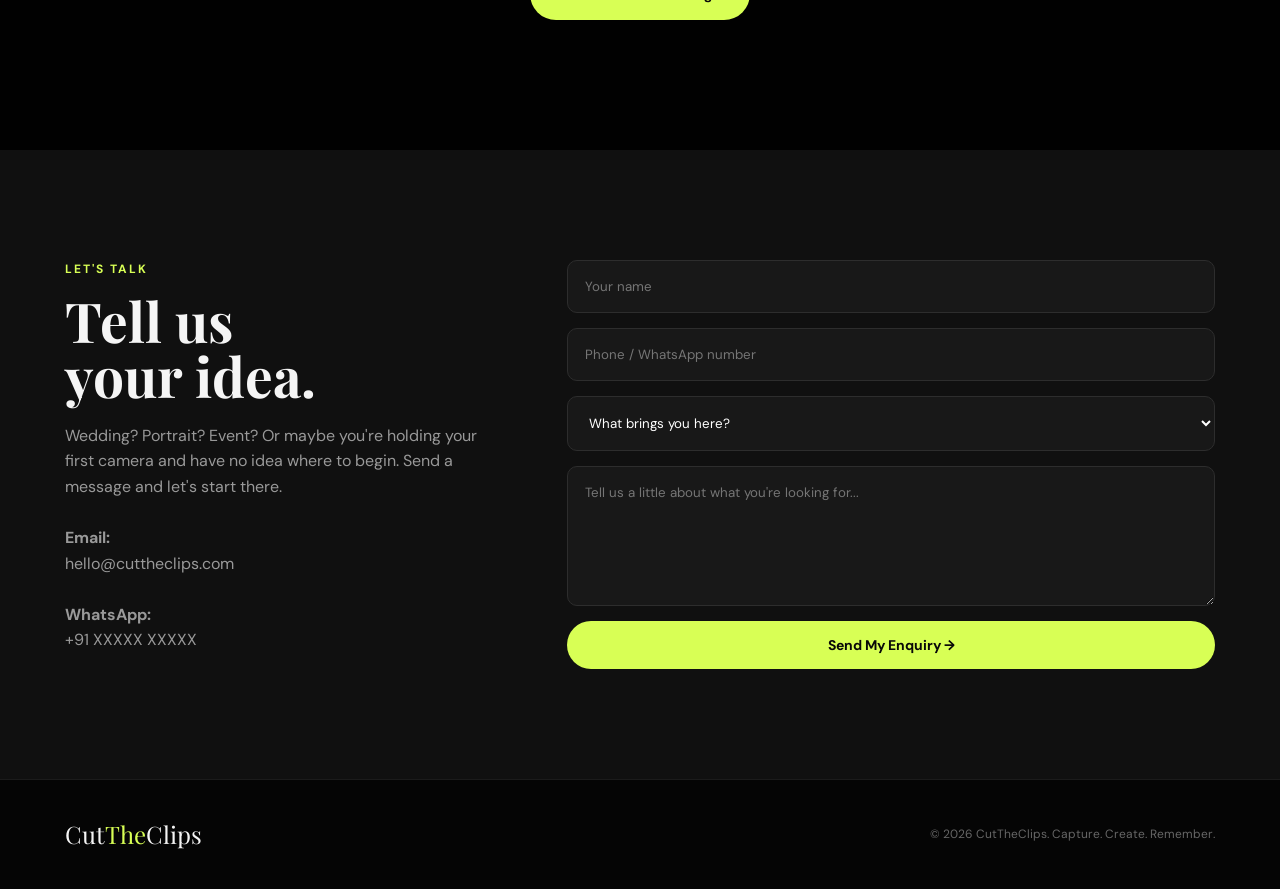
==== commit 65e5c843: "Update print statement from 'Hello' to 'Goodbye'" ====
--- a/index.html
+++ b/index.html
@@ -84,9 +84,7 @@
 
     <div class="hero-bottom">
         <div class="container">
-            <div class="scroll">
-                ↓ Scroll to explore
-            </div>
+            
         </div>
     </div>
 
@@ -816,4 +814,4 @@
 </footer>
 
 </body>
-</html>+</html>
